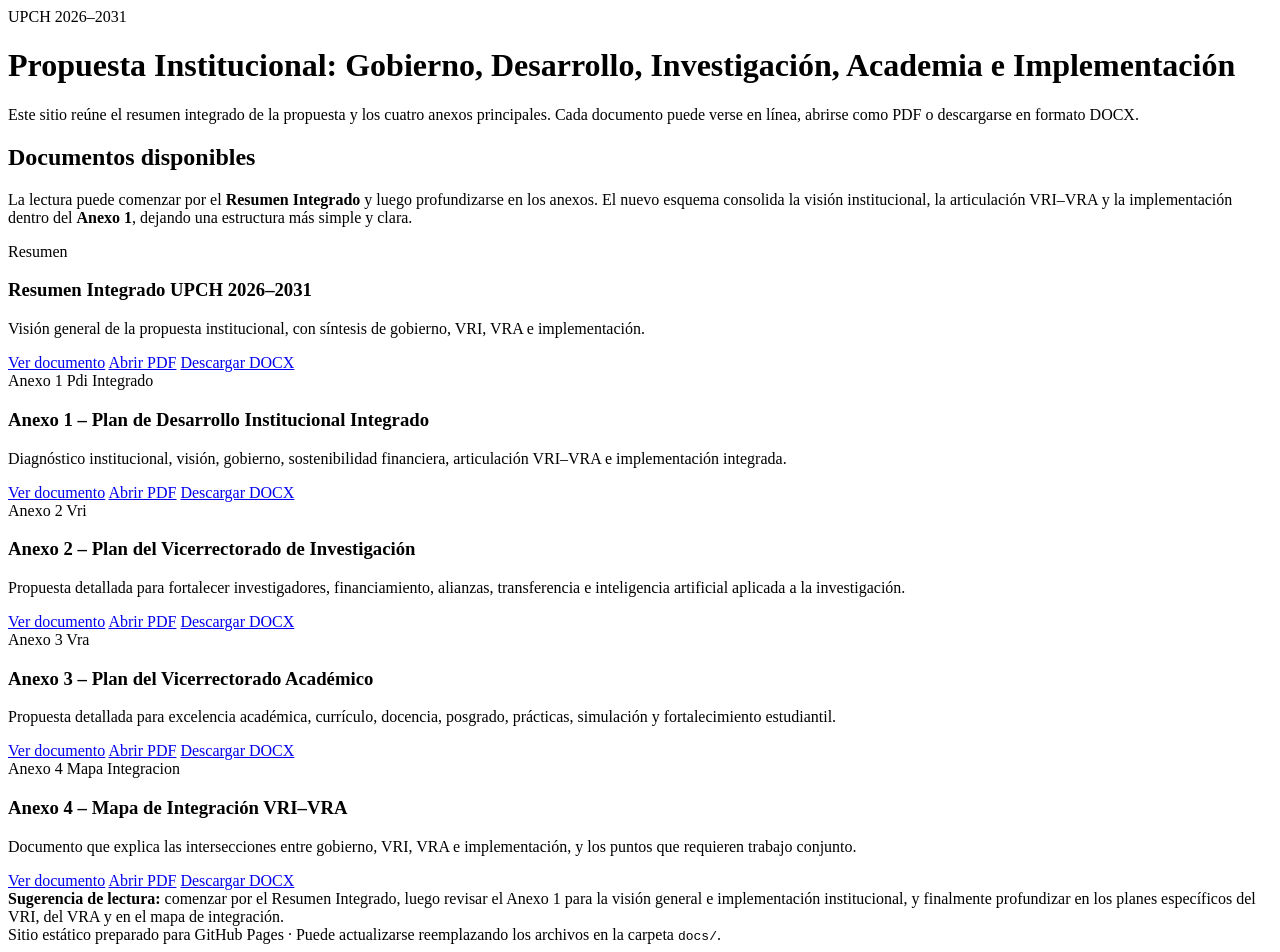
==== index.html @ b63b34b7 "Add files via upload" ====
<!DOCTYPE html>
<html lang="es">
<head>
  <meta charset="UTF-8">
  <meta name="viewport" content="width=device-width, initial-scale=1.0">
  <title>UPCH – Propuesta Institucional 2026–2031</title>
  <link rel="stylesheet" href="styles.css">
</head>
<body>
  <header class="hero">
    <div class="hero-wrap">
      <div class="kicker">UPCH 2026–2031</div>
      <h1>Propuesta Institucional: Gobierno, Desarrollo, Investigación, Academia e Implementación</h1>
      <p>Este sitio reúne el resumen integrado de la propuesta y los cuatro anexos principales. Cada documento puede verse en línea, abrirse como PDF o descargarse en formato DOCX.</p>
    </div>
  </header>
  <main>
    <h2 class="section-title">Documentos disponibles</h2>
    <p class="section-intro">La lectura puede comenzar por el <strong>Resumen Integrado</strong> y luego profundizarse en los anexos. El nuevo esquema consolida la visión institucional, la articulación VRI–VRA y la implementación dentro del <strong>Anexo 1</strong>, dejando una estructura más simple y clara.</p>
    <div class="grid">
      <article class="card">
  <div class="badge">Resumen</div>
  <h3>Resumen Integrado UPCH 2026–2031</h3>
  <p>Visión general de la propuesta institucional, con síntesis de gobierno, VRI, VRA e implementación.</p>
  <div class="actions">
    <a class="btn primary" href="anexos/resumen-integrado.html">Ver documento</a>
    <a class="btn secondary" href="docs/resumen-integrado.pdf" target="_blank">Abrir PDF</a>
    <a class="btn" href="docs/resumen-integrado.docx" download>Descargar DOCX</a>
  </div>
</article><article class="card">
  <div class="badge">Anexo 1 Pdi Integrado</div>
  <h3>Anexo 1 – Plan de Desarrollo Institucional Integrado</h3>
  <p>Diagnóstico institucional, visión, gobierno, sostenibilidad financiera, articulación VRI–VRA e implementación integrada.</p>
  <div class="actions">
    <a class="btn primary" href="anexos/anexo-1-pdi-integrado.html">Ver documento</a>
    <a class="btn secondary" href="docs/anexo-1-pdi-integrado.pdf" target="_blank">Abrir PDF</a>
    <a class="btn" href="docs/anexo-1-pdi-integrado.docx" download>Descargar DOCX</a>
  </div>
</article><article class="card">
  <div class="badge">Anexo 2 Vri</div>
  <h3>Anexo 2 – Plan del Vicerrectorado de Investigación</h3>
  <p>Propuesta detallada para fortalecer investigadores, financiamiento, alianzas, transferencia e inteligencia artificial aplicada a la investigación.</p>
  <div class="actions">
    <a class="btn primary" href="anexos/anexo-2-vri.html">Ver documento</a>
    <a class="btn secondary" href="docs/anexo-2-vri.pdf" target="_blank">Abrir PDF</a>
    <a class="btn" href="docs/anexo-2-vri.docx" download>Descargar DOCX</a>
  </div>
</article><article class="card">
  <div class="badge">Anexo 3 Vra</div>
  <h3>Anexo 3 – Plan del Vicerrectorado Académico</h3>
  <p>Propuesta detallada para excelencia académica, currículo, docencia, posgrado, prácticas, simulación y fortalecimiento estudiantil.</p>
  <div class="actions">
    <a class="btn primary" href="anexos/anexo-3-vra.html">Ver documento</a>
    <a class="btn secondary" href="docs/anexo-3-vra.pdf" target="_blank">Abrir PDF</a>
    <a class="btn" href="docs/anexo-3-vra.docx" download>Descargar DOCX</a>
  </div>
</article><article class="card">
  <div class="badge">Anexo 4 Mapa Integracion</div>
  <h3>Anexo 4 – Mapa de Integración VRI–VRA</h3>
  <p>Documento que explica las intersecciones entre gobierno, VRI, VRA e implementación, y los puntos que requieren trabajo conjunto.</p>
  <div class="actions">
    <a class="btn primary" href="anexos/anexo-4-mapa-integracion.html">Ver documento</a>
    <a class="btn secondary" href="docs/anexo-4-mapa-integracion.pdf" target="_blank">Abrir PDF</a>
    <a class="btn" href="docs/anexo-4-mapa-integracion.docx" download>Descargar DOCX</a>
  </div>
</article>
    </div>
    <div class="note">
      <strong>Sugerencia de lectura:</strong> comenzar por el Resumen Integrado, luego revisar el Anexo 1 para la visión general e implementación institucional, y finalmente profundizar en los planes específicos del VRI, del VRA y en el mapa de integración.
    </div>
  </main>
  <footer>
    Sitio estático preparado para GitHub Pages · Puede actualizarse reemplazando los archivos en la carpeta <code>docs/</code>.
  </footer>
</body>
</html>
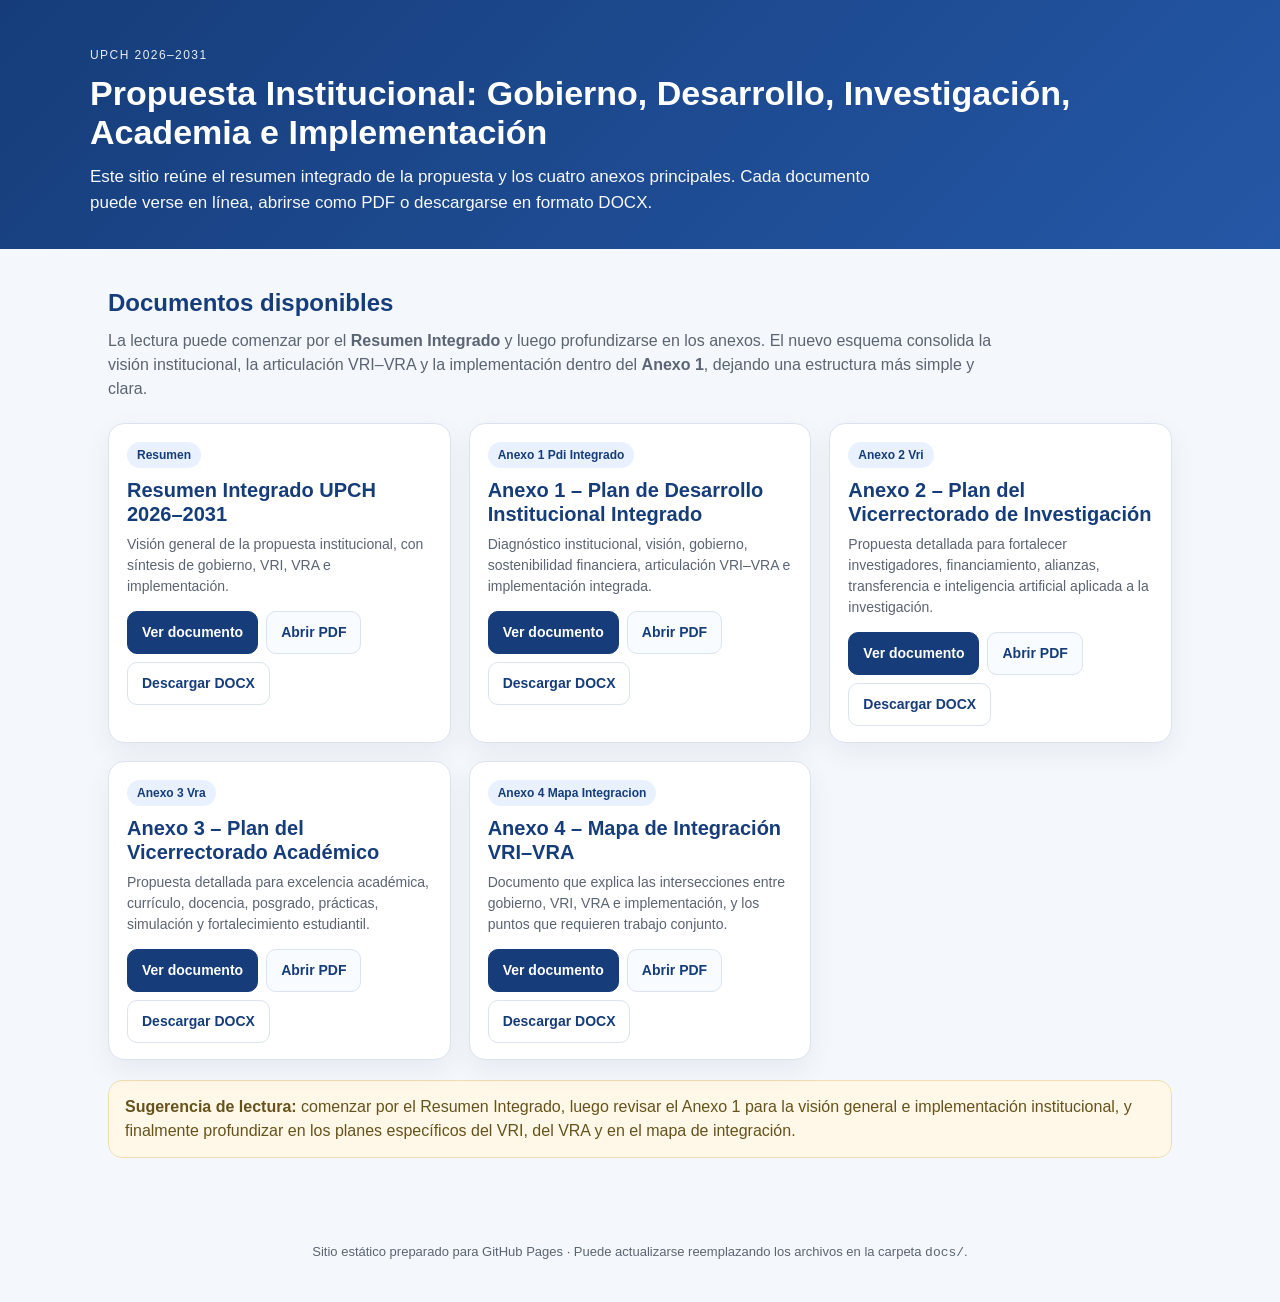
==== commit 1dfce3be: "Update index.html" ====
--- a/index.html
+++ b/index.html
@@ -4,7 +4,7 @@
   <meta charset="UTF-8">
   <meta name="viewport" content="width=device-width, initial-scale=1.0">
   <title>UPCH – Propuesta Institucional 2026–2031</title>
-  <link rel="stylesheet" href="styles.css">
+  <link rel="stylesheet" href="/styles.css">
 </head>
 <body>
   <header class="hero">
--- a/styles.css
+++ b/styles.css
@@ -0,0 +1,40 @@
+
+:root{
+  --blue:#163d7a;
+  --blue2:#2457a6;
+  --teal:#0f766e;
+  --gold:#d4a73a;
+  --bg:#f4f7fb;
+  --card:#ffffff;
+  --text:#1f2937;
+  --muted:#5b6472;
+  --line:#dbe3ef;
+}
+*{box-sizing:border-box}
+body{margin:0;font-family:-apple-system,BlinkMacSystemFont,"Segoe UI",Roboto,Arial,sans-serif;background:var(--bg);color:var(--text);line-height:1.5}
+header.hero{background:linear-gradient(135deg,var(--blue),var(--blue2));color:#fff;padding:46px 22px 34px}
+.hero-wrap{max-width:1100px;margin:0 auto}
+.kicker{font-size:12px;letter-spacing:.12em;text-transform:uppercase;opacity:.9;margin-bottom:10px}
+.hero h1{font-size:34px;line-height:1.15;margin:0 0 12px}
+.hero p{max-width:820px;margin:0;font-size:17px;opacity:.97}
+main{max-width:1100px;margin:0 auto;padding:26px 18px 40px}
+.section-title{font-size:24px;color:var(--blue);margin:10px 0 8px}
+.section-intro{color:var(--muted);margin:0 0 22px;max-width:900px}
+.grid{display:grid;grid-template-columns:repeat(auto-fit,minmax(280px,1fr));gap:18px}
+.card{background:var(--card);border:1px solid var(--line);border-radius:16px;padding:18px 18px 16px;box-shadow:0 10px 28px rgba(10,25,60,.06)}
+.card h3{margin:0 0 8px;color:var(--blue);font-size:20px;line-height:1.2}
+.card p{margin:0 0 14px;color:var(--muted);font-size:14px}
+.badge{display:inline-block;background:#e9f1ff;color:var(--blue);font-weight:700;font-size:12px;padding:4px 10px;border-radius:999px;margin-bottom:10px}
+.actions{display:flex;flex-wrap:wrap;gap:8px;margin-top:10px}
+.btn{display:inline-block;text-decoration:none;border-radius:10px;padding:10px 14px;font-weight:700;font-size:14px;border:1px solid var(--line);background:#fff;color:var(--blue)}
+.btn.primary{background:var(--blue);color:#fff;border-color:var(--blue)}
+.btn.secondary{background:#f8fbff}
+.note{background:#fff8e8;border:1px solid #f0deb2;color:#66521c;padding:14px 16px;border-radius:14px;margin:20px 0}
+footer{padding:24px 18px 40px;color:var(--muted);font-size:13px;text-align:center}
+.topbar{display:flex;justify-content:space-between;align-items:center;gap:12px;padding:14px 18px;background:linear-gradient(135deg,var(--blue),var(--blue2));color:#fff}
+.topbar h1{margin:0;font-size:18px;line-height:1.3}
+.top-actions{display:flex;gap:8px;flex-wrap:wrap}
+.viewer-wrap{padding:0;margin:0}
+.viewer{display:block;width:100%;height:calc(100vh - 64px);border:none;background:#cfd8e3}
+.subhead{padding:14px 18px;background:#eef4ff;border-bottom:1px solid var(--line);color:var(--muted);font-size:14px}
+.small{font-size:12px}
